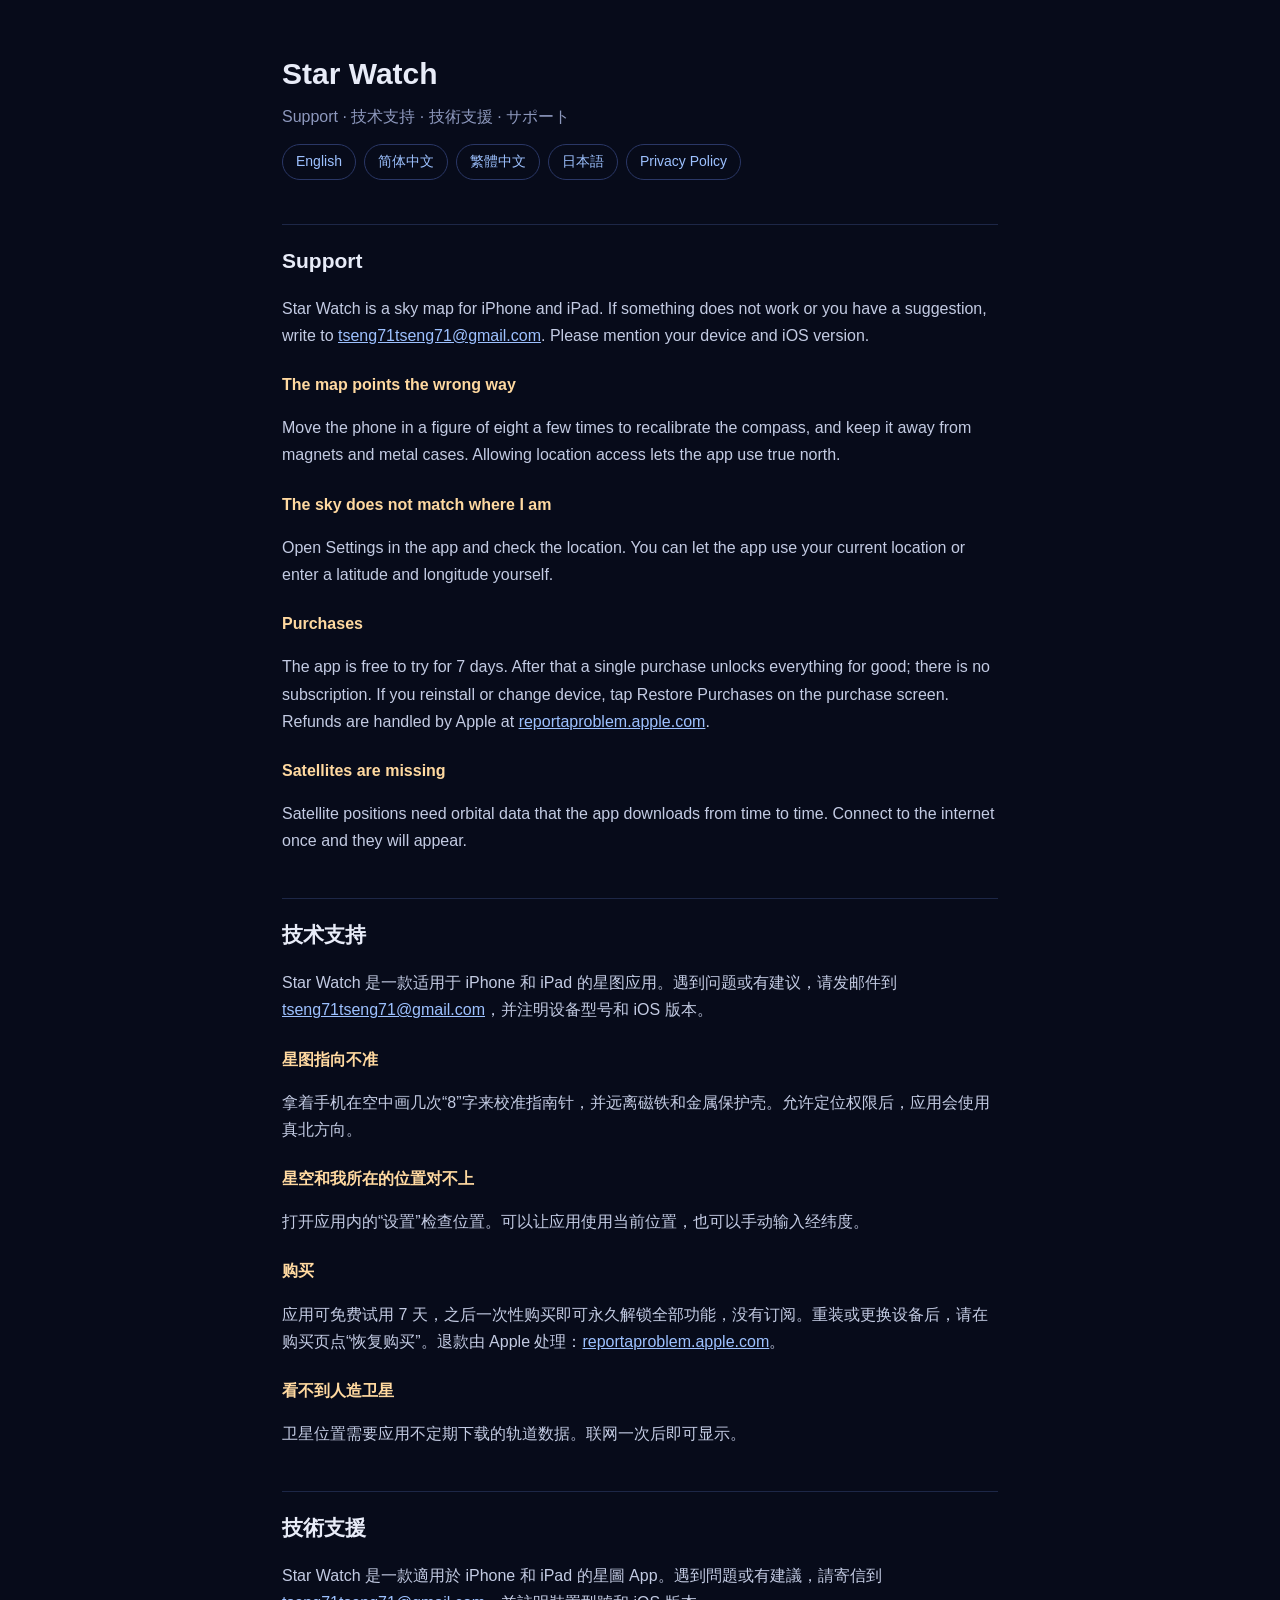
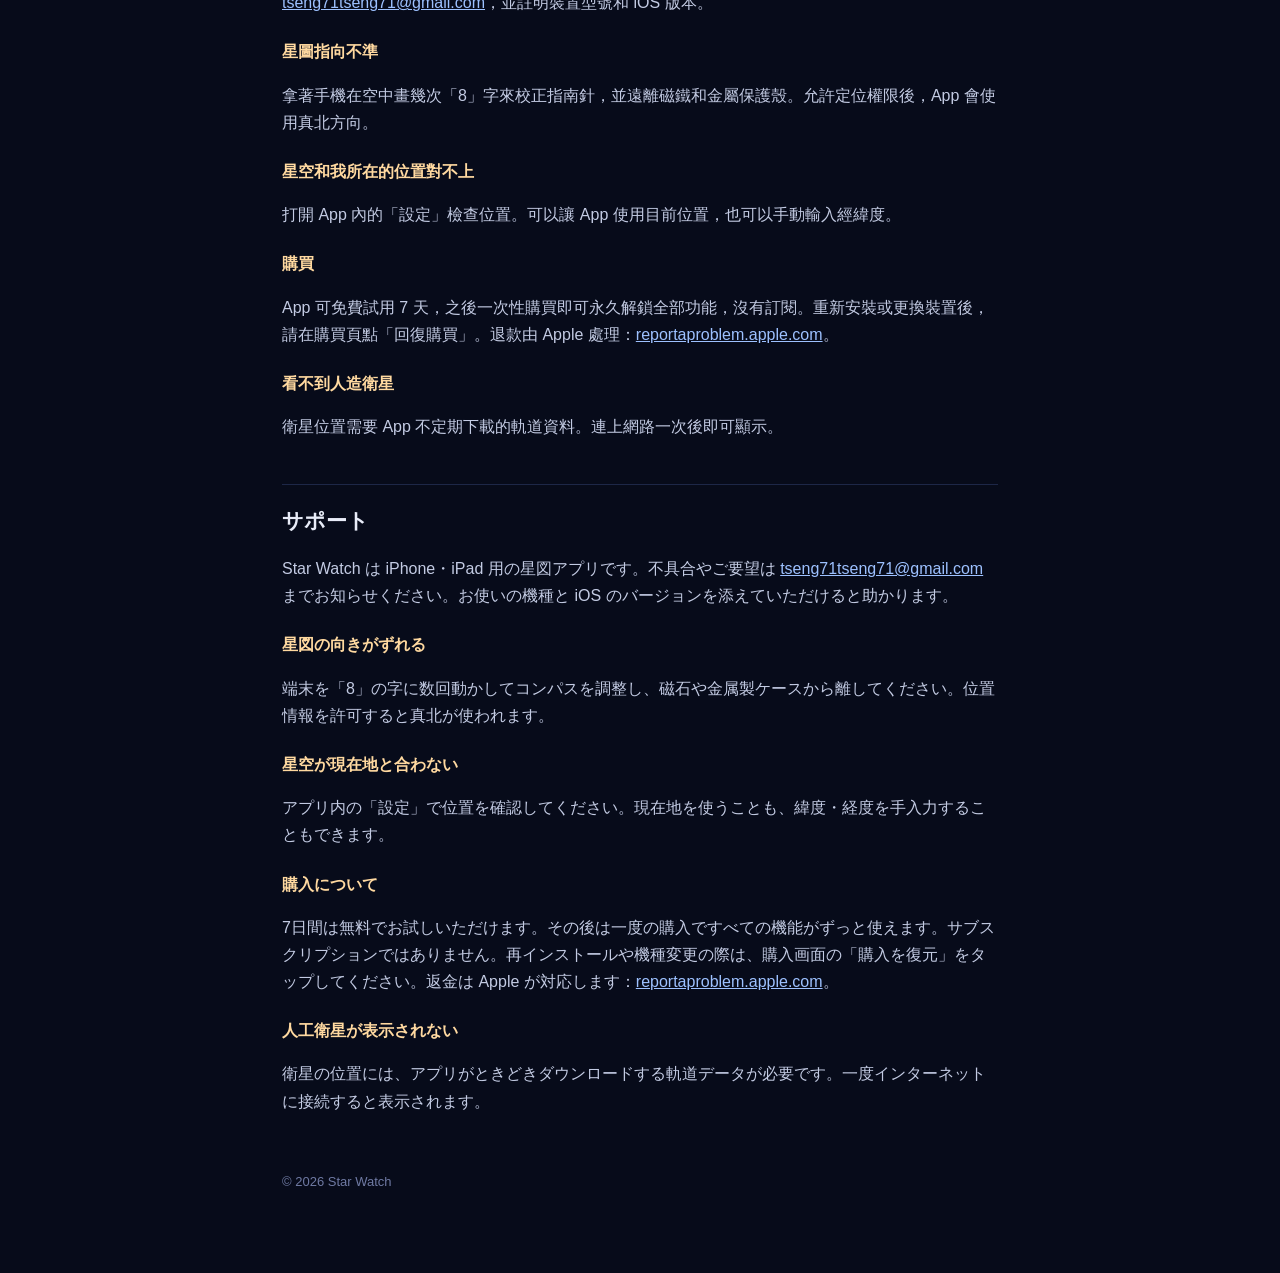
==== index.html @ 64be02a5 "Update support and privacy pages" ====
<!DOCTYPE html>
<html lang="en">
<head>
<meta charset="utf-8">
<meta name="viewport" content="width=device-width, initial-scale=1">
<title>Star Watch — Support</title>
<link rel="stylesheet" href="styles.css">
</head>
<body>
<main>
<h1>Star Watch</h1>
<p class="sub">Support · 技术支持 · 技術支援 · サポート</p>
<nav><a href="#en">English</a><a href="#zh-hans">简体中文</a><a href="#zh-hant">繁體中文</a><a href="#ja">日本語</a><a href="privacy.html">Privacy Policy</a></nav>

<h2 id="en">Support</h2>
<p>Star Watch is a sky map for iPhone and iPad. If something does not work or you have a suggestion, write to <a href="mailto:tseng71tseng71@gmail.com">tseng71tseng71@gmail.com</a>. Please mention your device and iOS version.</p>
<h3>The map points the wrong way</h3>
<p>Move the phone in a figure of eight a few times to recalibrate the compass, and keep it away from magnets and metal cases. Allowing location access lets the app use true north.</p>
<h3>The sky does not match where I am</h3>
<p>Open Settings in the app and check the location. You can let the app use your current location or enter a latitude and longitude yourself.</p>
<h3>Purchases</h3>
<p>The app is free to try for 7 days. After that a single purchase unlocks everything for good; there is no subscription. If you reinstall or change device, tap Restore Purchases on the purchase screen. Refunds are handled by Apple at <a href="https://reportaproblem.apple.com">reportaproblem.apple.com</a>.</p>
<h3>Satellites are missing</h3>
<p>Satellite positions need orbital data that the app downloads from time to time. Connect to the internet once and they will appear.</p>

<h2 id="zh-hans">技术支持</h2>
<p>Star Watch 是一款适用于 iPhone 和 iPad 的星图应用。遇到问题或有建议，请发邮件到 <a href="mailto:tseng71tseng71@gmail.com">tseng71tseng71@gmail.com</a>，并注明设备型号和 iOS 版本。</p>
<h3>星图指向不准</h3>
<p>拿着手机在空中画几次“8”字来校准指南针，并远离磁铁和金属保护壳。允许定位权限后，应用会使用真北方向。</p>
<h3>星空和我所在的位置对不上</h3>
<p>打开应用内的“设置”检查位置。可以让应用使用当前位置，也可以手动输入经纬度。</p>
<h3>购买</h3>
<p>应用可免费试用 7 天，之后一次性购买即可永久解锁全部功能，没有订阅。重装或更换设备后，请在购买页点“恢复购买”。退款由 Apple 处理：<a href="https://reportaproblem.apple.com">reportaproblem.apple.com</a>。</p>
<h3>看不到人造卫星</h3>
<p>卫星位置需要应用不定期下载的轨道数据。联网一次后即可显示。</p>

<h2 id="zh-hant">技術支援</h2>
<p>Star Watch 是一款適用於 iPhone 和 iPad 的星圖 App。遇到問題或有建議，請寄信到 <a href="mailto:tseng71tseng71@gmail.com">tseng71tseng71@gmail.com</a>，並註明裝置型號和 iOS 版本。</p>
<h3>星圖指向不準</h3>
<p>拿著手機在空中畫幾次「8」字來校正指南針，並遠離磁鐵和金屬保護殼。允許定位權限後，App 會使用真北方向。</p>
<h3>星空和我所在的位置對不上</h3>
<p>打開 App 內的「設定」檢查位置。可以讓 App 使用目前位置，也可以手動輸入經緯度。</p>
<h3>購買</h3>
<p>App 可免費試用 7 天，之後一次性購買即可永久解鎖全部功能，沒有訂閱。重新安裝或更換裝置後，請在購買頁點「回復購買」。退款由 Apple 處理：<a href="https://reportaproblem.apple.com">reportaproblem.apple.com</a>。</p>
<h3>看不到人造衛星</h3>
<p>衛星位置需要 App 不定期下載的軌道資料。連上網路一次後即可顯示。</p>

<h2 id="ja">サポート</h2>
<p>Star Watch は iPhone・iPad 用の星図アプリです。不具合やご要望は <a href="mailto:tseng71tseng71@gmail.com">tseng71tseng71@gmail.com</a> までお知らせください。お使いの機種と iOS のバージョンを添えていただけると助かります。</p>
<h3>星図の向きがずれる</h3>
<p>端末を「8」の字に数回動かしてコンパスを調整し、磁石や金属製ケースから離してください。位置情報を許可すると真北が使われます。</p>
<h3>星空が現在地と合わない</h3>
<p>アプリ内の「設定」で位置を確認してください。現在地を使うことも、緯度・経度を手入力することもできます。</p>
<h3>購入について</h3>
<p>7日間は無料でお試しいただけます。その後は一度の購入ですべての機能がずっと使えます。サブスクリプションではありません。再インストールや機種変更の際は、購入画面の「購入を復元」をタップしてください。返金は Apple が対応します：<a href="https://reportaproblem.apple.com">reportaproblem.apple.com</a>。</p>
<h3>人工衛星が表示されない</h3>
<p>衛星の位置には、アプリがときどきダウンロードする軌道データが必要です。一度インターネットに接続すると表示されます。</p>

<footer>© 2026 Star Watch</footer>
</main>
</body>
</html>
---- styles.css ----
:root { color-scheme: dark; }
* { box-sizing: border-box; }
body { margin: 0; background: #070b1a; color: #e8ecf8; font: 16px/1.7 -apple-system, BlinkMacSystemFont, "PingFang SC", "Hiragino Sans", "Noto Sans CJK SC", "Segoe UI", sans-serif; }
main { max-width: 760px; margin: 0 auto; padding: 48px 22px 80px; }
h1 { font-size: 30px; margin: 0 0 4px; }
h2 { font-size: 21px; margin: 44px 0 10px; padding-top: 18px; border-top: 1px solid #1d2747; }
h3 { font-size: 16px; margin: 22px 0 4px; color: #ffd9a0; }
p, li { color: #c3cbe3; }
a { color: #9dc1ff; }
nav { margin: 14px 0 6px; display: flex; flex-wrap: wrap; gap: 8px; }
nav a { padding: 5px 13px; border: 1px solid #2a3766; border-radius: 99px; text-decoration: none; font-size: 14px; }
.sub { color: #8d98bd; margin: 0; }
footer { margin-top: 56px; color: #6f7aa3; font-size: 13px; }
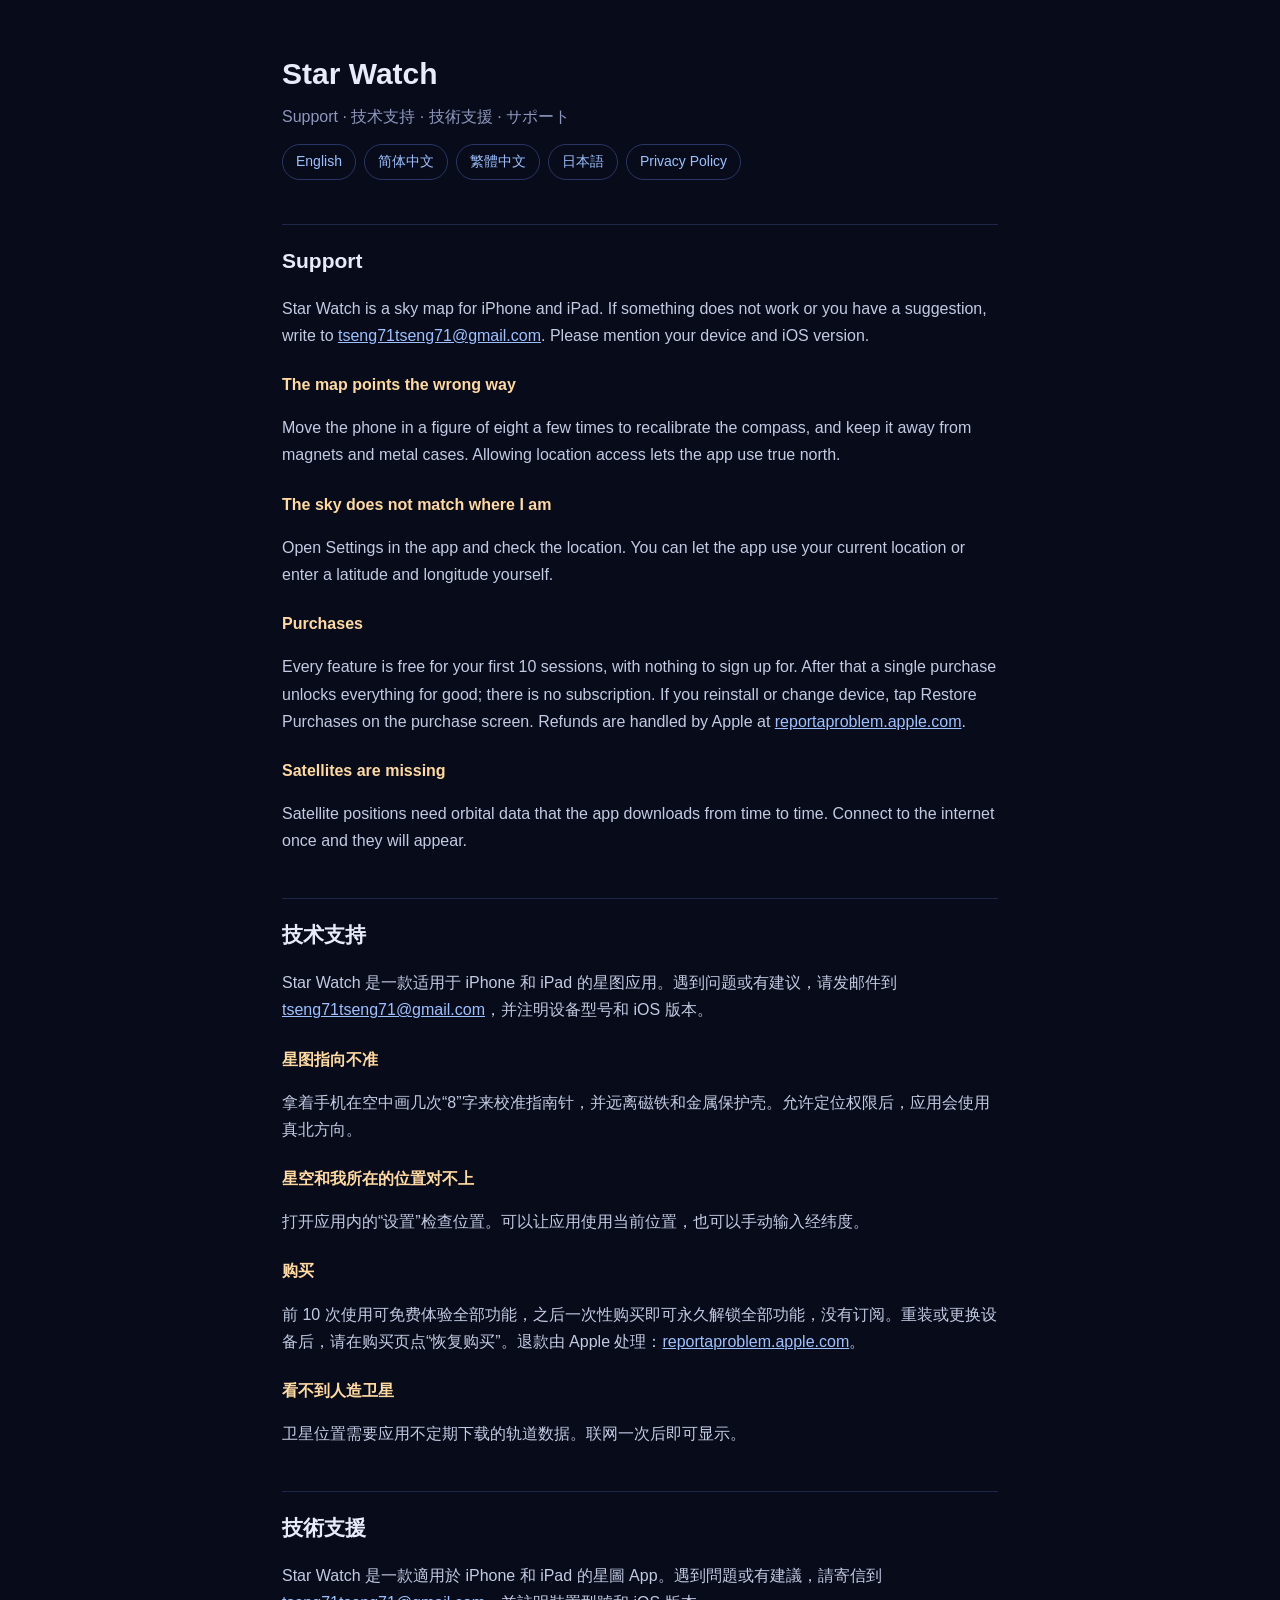
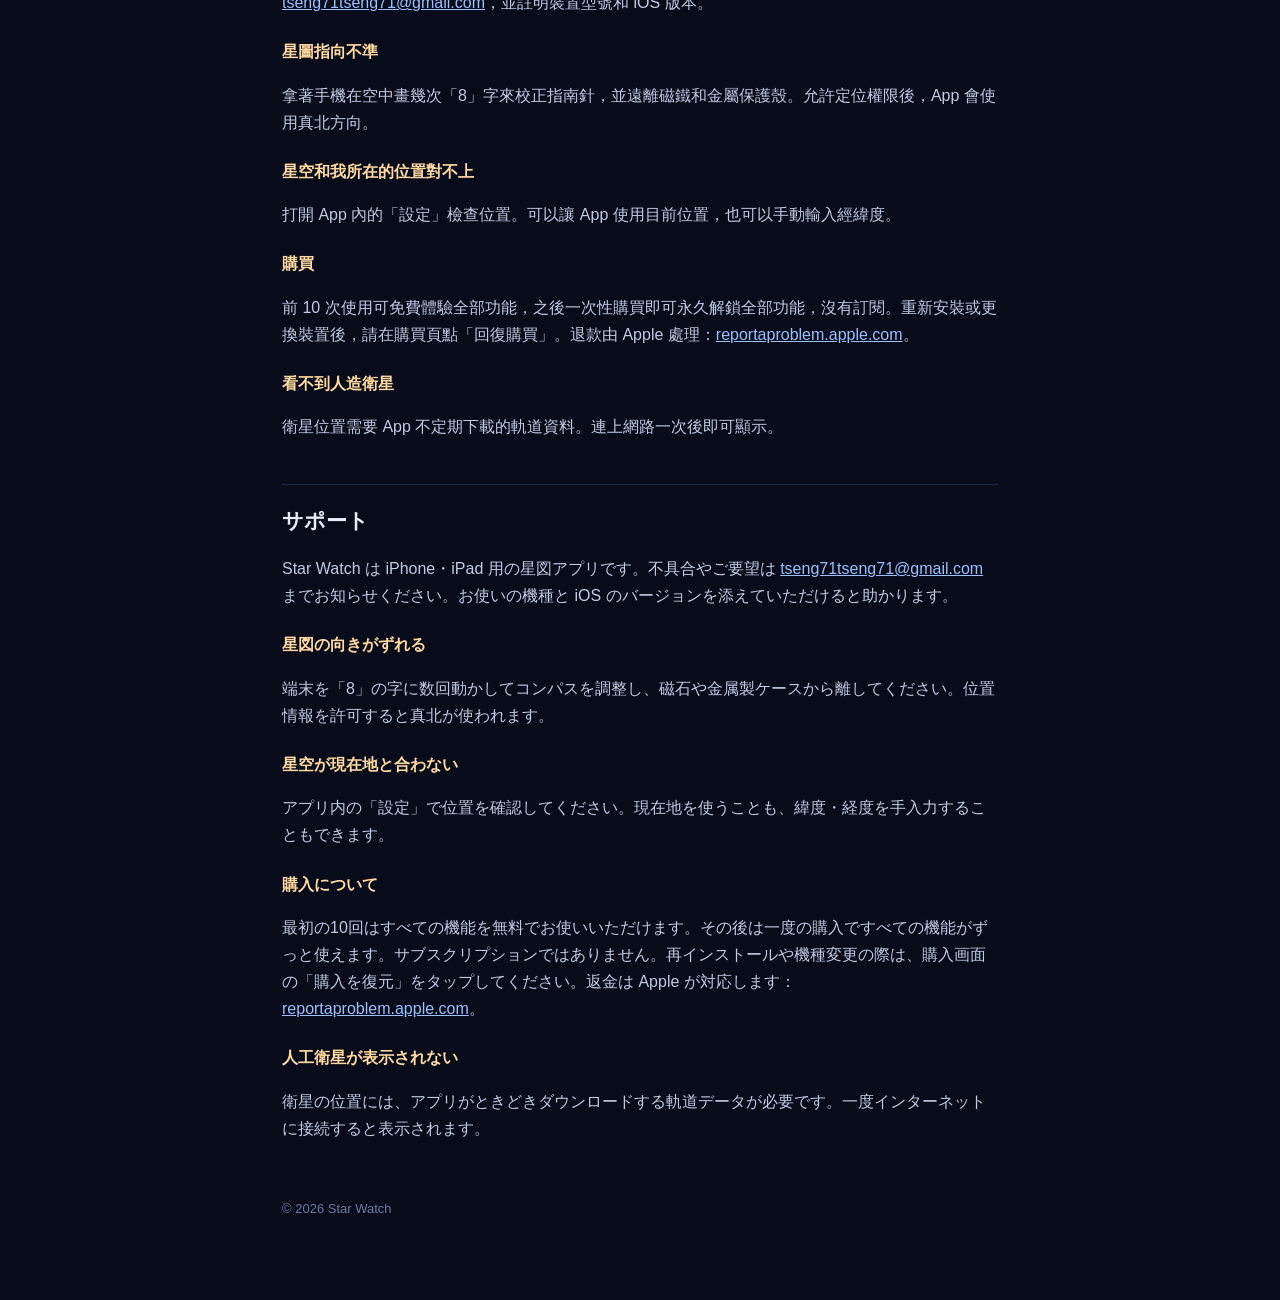
==== commit f709ad2e: "Update support and privacy pages" ====
--- a/index.html
+++ b/index.html
@@ -19,7 +19,7 @@
 <h3>The sky does not match where I am</h3>
 <p>Open Settings in the app and check the location. You can let the app use your current location or enter a latitude and longitude yourself.</p>
 <h3>Purchases</h3>
-<p>The app is free to try for 7 days. After that a single purchase unlocks everything for good; there is no subscription. If you reinstall or change device, tap Restore Purchases on the purchase screen. Refunds are handled by Apple at <a href="https://reportaproblem.apple.com">reportaproblem.apple.com</a>.</p>
+<p>Every feature is free for your first 10 sessions, with nothing to sign up for. After that a single purchase unlocks everything for good; there is no subscription. If you reinstall or change device, tap Restore Purchases on the purchase screen. Refunds are handled by Apple at <a href="https://reportaproblem.apple.com">reportaproblem.apple.com</a>.</p>
 <h3>Satellites are missing</h3>
 <p>Satellite positions need orbital data that the app downloads from time to time. Connect to the internet once and they will appear.</p>
 
@@ -30,7 +30,7 @@
 <h3>星空和我所在的位置对不上</h3>
 <p>打开应用内的“设置”检查位置。可以让应用使用当前位置，也可以手动输入经纬度。</p>
 <h3>购买</h3>
-<p>应用可免费试用 7 天，之后一次性购买即可永久解锁全部功能，没有订阅。重装或更换设备后，请在购买页点“恢复购买”。退款由 Apple 处理：<a href="https://reportaproblem.apple.com">reportaproblem.apple.com</a>。</p>
+<p>前 10 次使用可免费体验全部功能，之后一次性购买即可永久解锁全部功能，没有订阅。重装或更换设备后，请在购买页点“恢复购买”。退款由 Apple 处理：<a href="https://reportaproblem.apple.com">reportaproblem.apple.com</a>。</p>
 <h3>看不到人造卫星</h3>
 <p>卫星位置需要应用不定期下载的轨道数据。联网一次后即可显示。</p>
 
@@ -41,7 +41,7 @@
 <h3>星空和我所在的位置對不上</h3>
 <p>打開 App 內的「設定」檢查位置。可以讓 App 使用目前位置，也可以手動輸入經緯度。</p>
 <h3>購買</h3>
-<p>App 可免費試用 7 天，之後一次性購買即可永久解鎖全部功能，沒有訂閱。重新安裝或更換裝置後，請在購買頁點「回復購買」。退款由 Apple 處理：<a href="https://reportaproblem.apple.com">reportaproblem.apple.com</a>。</p>
+<p>前 10 次使用可免費體驗全部功能，之後一次性購買即可永久解鎖全部功能，沒有訂閱。重新安裝或更換裝置後，請在購買頁點「回復購買」。退款由 Apple 處理：<a href="https://reportaproblem.apple.com">reportaproblem.apple.com</a>。</p>
 <h3>看不到人造衛星</h3>
 <p>衛星位置需要 App 不定期下載的軌道資料。連上網路一次後即可顯示。</p>
 
@@ -52,7 +52,7 @@
 <h3>星空が現在地と合わない</h3>
 <p>アプリ内の「設定」で位置を確認してください。現在地を使うことも、緯度・経度を手入力することもできます。</p>
 <h3>購入について</h3>
-<p>7日間は無料でお試しいただけます。その後は一度の購入ですべての機能がずっと使えます。サブスクリプションではありません。再インストールや機種変更の際は、購入画面の「購入を復元」をタップしてください。返金は Apple が対応します：<a href="https://reportaproblem.apple.com">reportaproblem.apple.com</a>。</p>
+<p>最初の10回はすべての機能を無料でお使いいただけます。その後は一度の購入ですべての機能がずっと使えます。サブスクリプションではありません。再インストールや機種変更の際は、購入画面の「購入を復元」をタップしてください。返金は Apple が対応します：<a href="https://reportaproblem.apple.com">reportaproblem.apple.com</a>。</p>
 <h3>人工衛星が表示されない</h3>
 <p>衛星の位置には、アプリがときどきダウンロードする軌道データが必要です。一度インターネットに接続すると表示されます。</p>
 
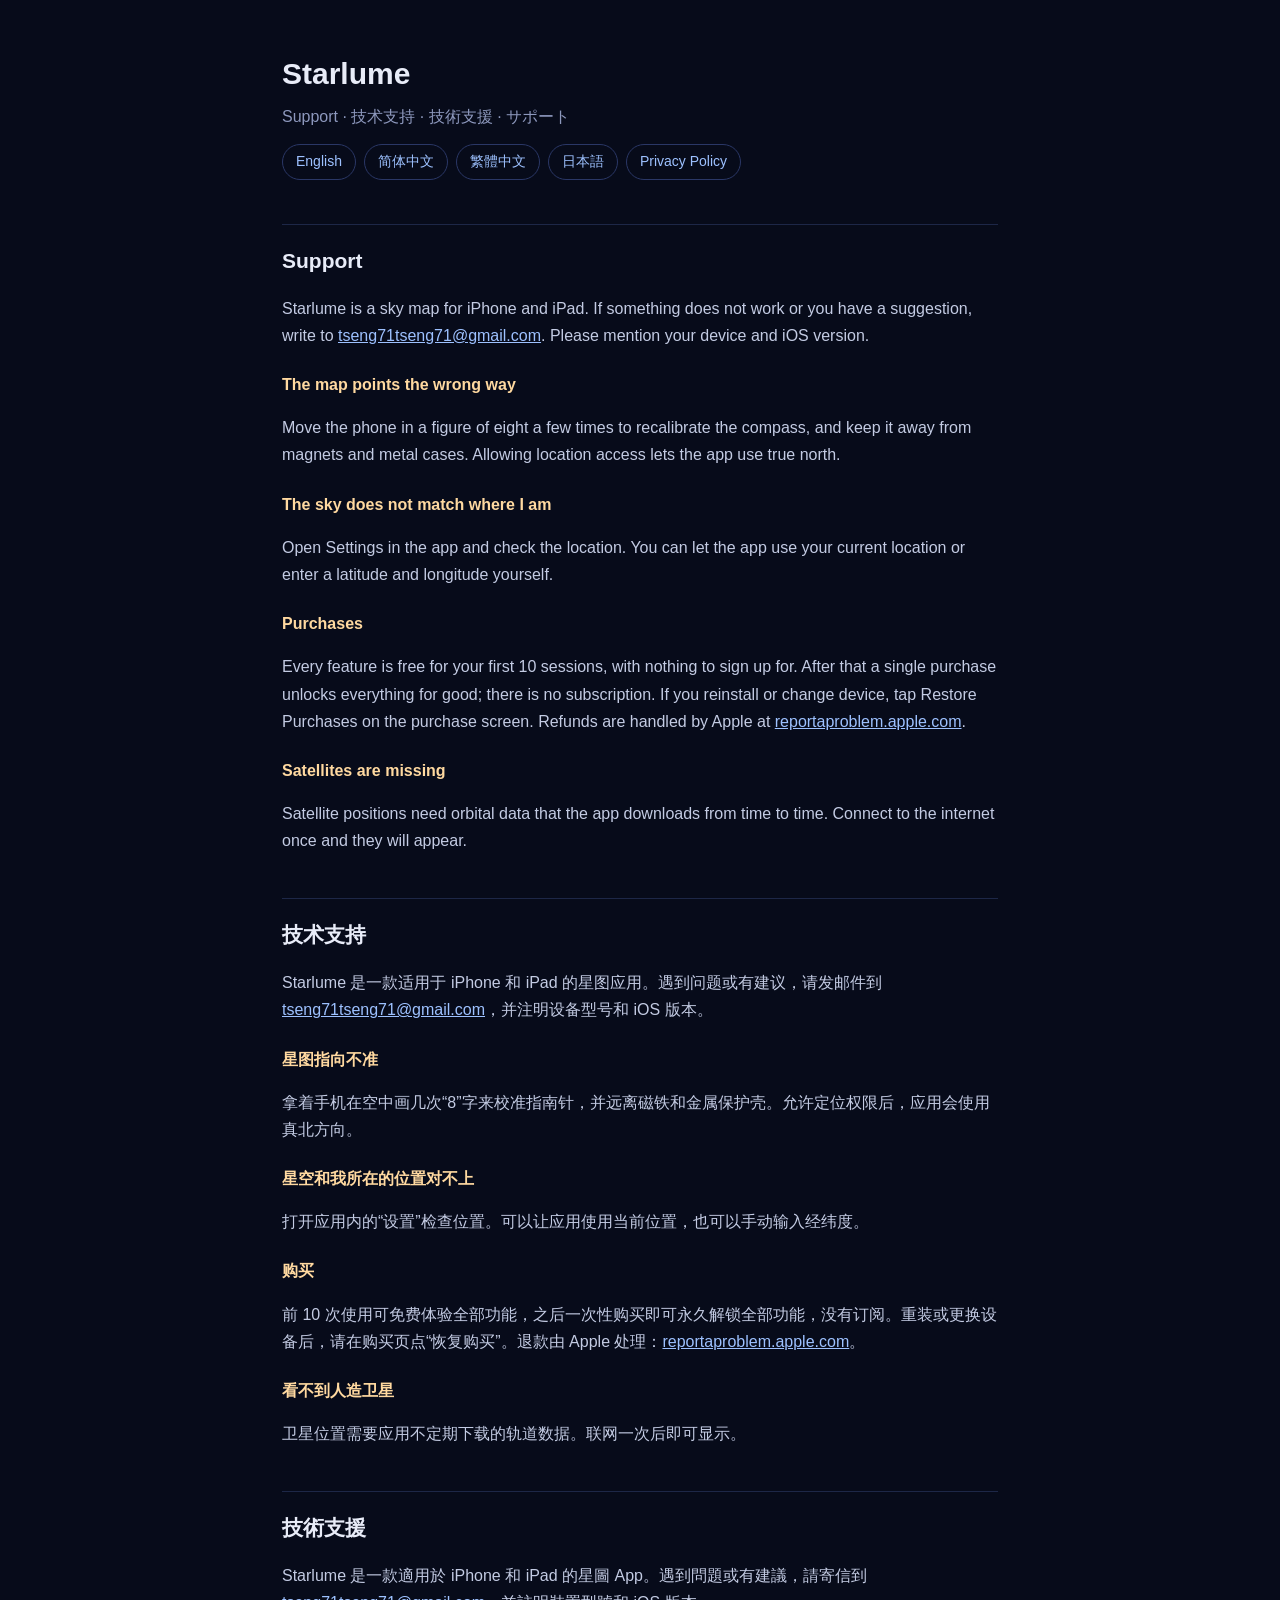
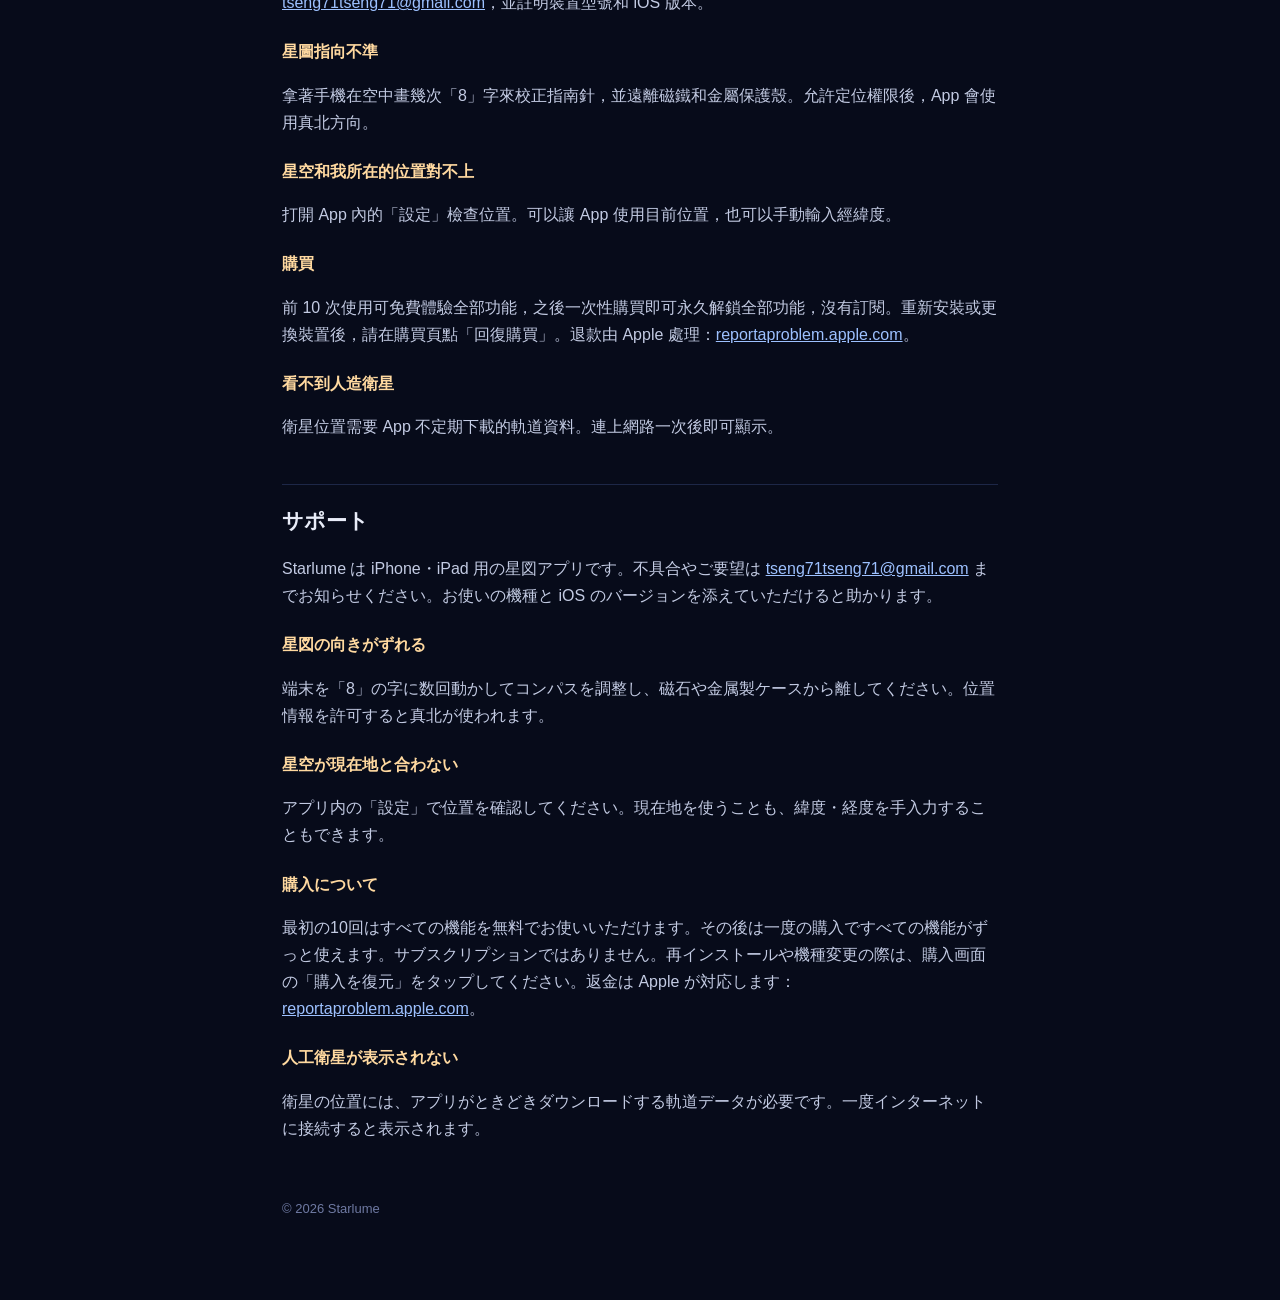
==== commit 7480dea2: "Update support and privacy pages" ====
--- a/index.html
+++ b/index.html
@@ -3,17 +3,17 @@
 <head>
 <meta charset="utf-8">
 <meta name="viewport" content="width=device-width, initial-scale=1">
-<title>Star Watch — Support</title>
+<title>Starlume — Support</title>
 <link rel="stylesheet" href="styles.css">
 </head>
 <body>
 <main>
-<h1>Star Watch</h1>
+<h1>Starlume</h1>
 <p class="sub">Support · 技术支持 · 技術支援 · サポート</p>
 <nav><a href="#en">English</a><a href="#zh-hans">简体中文</a><a href="#zh-hant">繁體中文</a><a href="#ja">日本語</a><a href="privacy.html">Privacy Policy</a></nav>
 
 <h2 id="en">Support</h2>
-<p>Star Watch is a sky map for iPhone and iPad. If something does not work or you have a suggestion, write to <a href="mailto:tseng71tseng71@gmail.com">tseng71tseng71@gmail.com</a>. Please mention your device and iOS version.</p>
+<p>Starlume is a sky map for iPhone and iPad. If something does not work or you have a suggestion, write to <a href="mailto:tseng71tseng71@gmail.com">tseng71tseng71@gmail.com</a>. Please mention your device and iOS version.</p>
 <h3>The map points the wrong way</h3>
 <p>Move the phone in a figure of eight a few times to recalibrate the compass, and keep it away from magnets and metal cases. Allowing location access lets the app use true north.</p>
 <h3>The sky does not match where I am</h3>
@@ -24,7 +24,7 @@
 <p>Satellite positions need orbital data that the app downloads from time to time. Connect to the internet once and they will appear.</p>
 
 <h2 id="zh-hans">技术支持</h2>
-<p>Star Watch 是一款适用于 iPhone 和 iPad 的星图应用。遇到问题或有建议，请发邮件到 <a href="mailto:tseng71tseng71@gmail.com">tseng71tseng71@gmail.com</a>，并注明设备型号和 iOS 版本。</p>
+<p>Starlume 是一款适用于 iPhone 和 iPad 的星图应用。遇到问题或有建议，请发邮件到 <a href="mailto:tseng71tseng71@gmail.com">tseng71tseng71@gmail.com</a>，并注明设备型号和 iOS 版本。</p>
 <h3>星图指向不准</h3>
 <p>拿着手机在空中画几次“8”字来校准指南针，并远离磁铁和金属保护壳。允许定位权限后，应用会使用真北方向。</p>
 <h3>星空和我所在的位置对不上</h3>
@@ -35,7 +35,7 @@
 <p>卫星位置需要应用不定期下载的轨道数据。联网一次后即可显示。</p>
 
 <h2 id="zh-hant">技術支援</h2>
-<p>Star Watch 是一款適用於 iPhone 和 iPad 的星圖 App。遇到問題或有建議，請寄信到 <a href="mailto:tseng71tseng71@gmail.com">tseng71tseng71@gmail.com</a>，並註明裝置型號和 iOS 版本。</p>
+<p>Starlume 是一款適用於 iPhone 和 iPad 的星圖 App。遇到問題或有建議，請寄信到 <a href="mailto:tseng71tseng71@gmail.com">tseng71tseng71@gmail.com</a>，並註明裝置型號和 iOS 版本。</p>
 <h3>星圖指向不準</h3>
 <p>拿著手機在空中畫幾次「8」字來校正指南針，並遠離磁鐵和金屬保護殼。允許定位權限後，App 會使用真北方向。</p>
 <h3>星空和我所在的位置對不上</h3>
@@ -46,7 +46,7 @@
 <p>衛星位置需要 App 不定期下載的軌道資料。連上網路一次後即可顯示。</p>
 
 <h2 id="ja">サポート</h2>
-<p>Star Watch は iPhone・iPad 用の星図アプリです。不具合やご要望は <a href="mailto:tseng71tseng71@gmail.com">tseng71tseng71@gmail.com</a> までお知らせください。お使いの機種と iOS のバージョンを添えていただけると助かります。</p>
+<p>Starlume は iPhone・iPad 用の星図アプリです。不具合やご要望は <a href="mailto:tseng71tseng71@gmail.com">tseng71tseng71@gmail.com</a> までお知らせください。お使いの機種と iOS のバージョンを添えていただけると助かります。</p>
 <h3>星図の向きがずれる</h3>
 <p>端末を「8」の字に数回動かしてコンパスを調整し、磁石や金属製ケースから離してください。位置情報を許可すると真北が使われます。</p>
 <h3>星空が現在地と合わない</h3>
@@ -56,7 +56,7 @@
 <h3>人工衛星が表示されない</h3>
 <p>衛星の位置には、アプリがときどきダウンロードする軌道データが必要です。一度インターネットに接続すると表示されます。</p>
 
-<footer>© 2026 Star Watch</footer>
+<footer>© 2026 Starlume</footer>
 </main>
 </body>
 </html>
